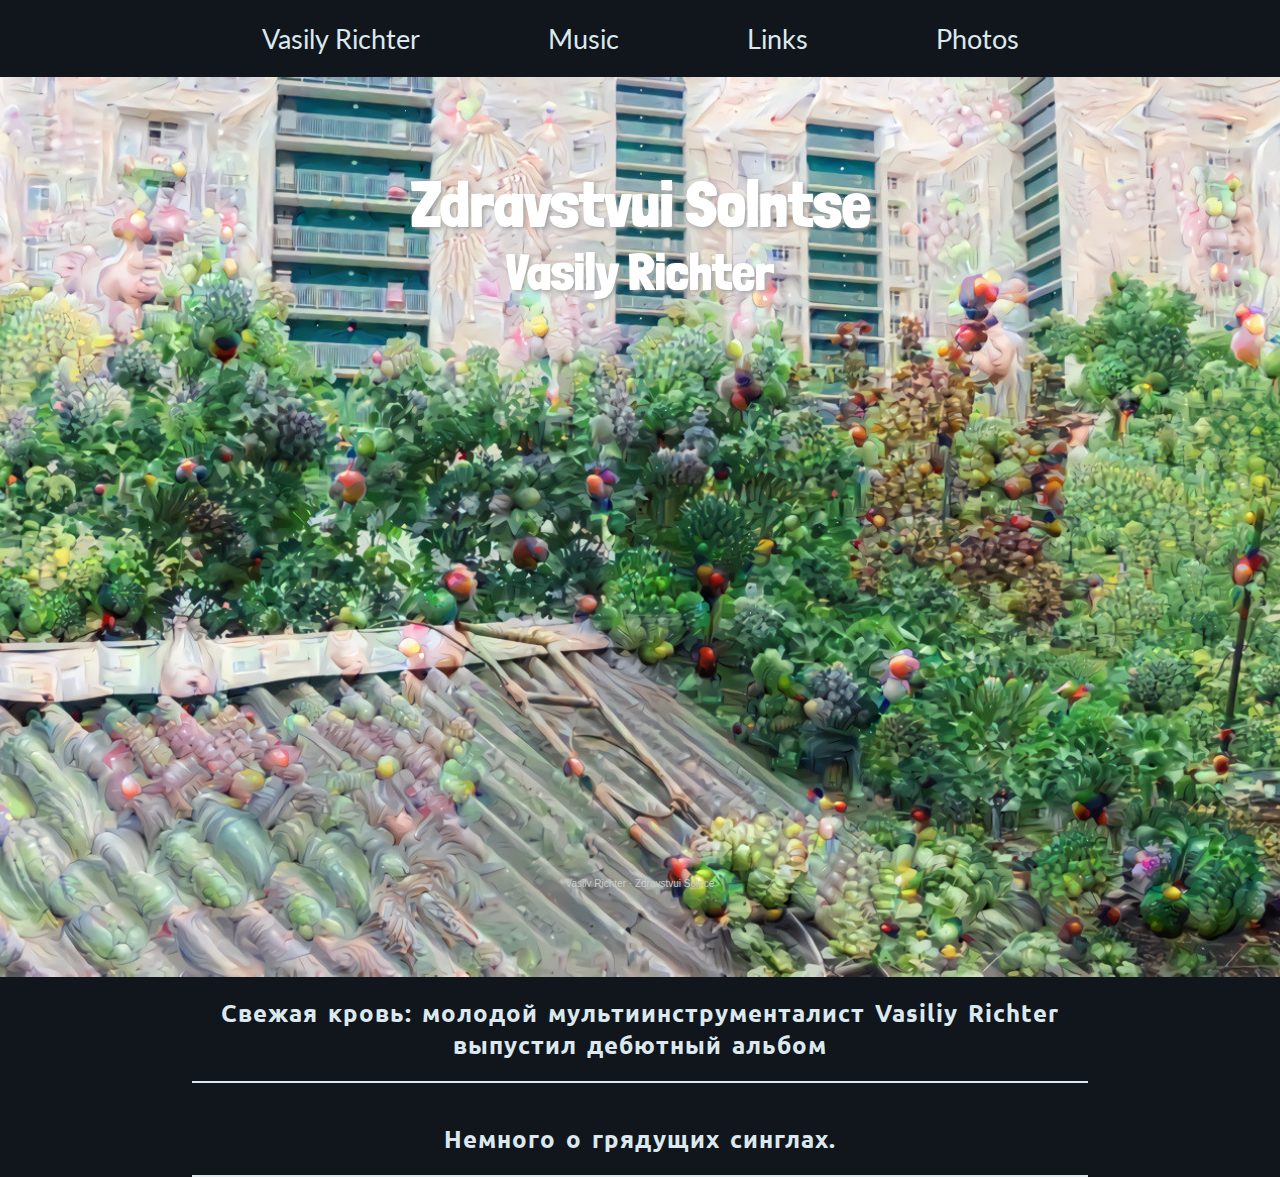
==== index.html @ 2fc30ae7 "Fixed" ====
<!doctype html>
<html lang="en">

<head>
        <link rel="stylesheet" href="styles/style.css">
        <meta charset="utf-8">
        <title>Zdravstvui Solnce</title>
        <meta name="description" content="Vasily Richter">
        <meta name="author" content="Vasily Richter">
    <link href="https://fonts.googleapis.com/css2?family=Rubik:wght@400;500;600&display=swap" rel="stylesheet">
    <link href="https://fonts.googleapis.com/css2?family=Londrina+Solid:wght@900&display=swap" rel="stylesheet">
    <link href="https://fonts.googleapis.com/css2?family=Rubik:wght@500;600&display=swap" rel="stylesheet">
    <link href="https://fonts.googleapis.com/css2?family=Russo+One&display=swap" rel="stylesheet">
    <link href="https://fonts.googleapis.com/css2?family=Roboto+Slab:wght@700&display=swap" rel="stylesheet">
    <link href="https://fonts.googleapis.com/css2?family=Ubuntu:wght@500&display=swap" rel="stylesheet">
    <link href="https://fonts.googleapis.com/css2?family=Roboto+Slab:wght@500&display=swap" rel="stylesheet">
    <link href="https://fonts.googleapis.com/css2?family=Lato:wght@900&display=swap" rel="stylesheet">

<!-- 
    <link rel="apple-touch-icon" sizes="180x180" href="favicon/apple-touch-icon.png">
    <link rel="icon" type="image/png" sizes="32x32" href="favicon/favicon-32x32.png">
    <link rel="icon" type="image/png" sizes="16x16" href="favicon/favicon-16x16.png">
    <link rel="manifest" href="favicon/site.webmanifest">
    <link rel="mask-icon" href="favicon/safari-pinned-tab.svg" color="#5bbad5"> -->
    <meta name="msapplication-TileColor" content="#da532c">
    <meta name="theme-color" content="#ffffff">
</head>

<body onLoad="window.scroll(0, 80)">
    <div class="header">
        <a href="index.html">Vasily Richter</a>
        <a href="music.html">Music</a>
        <a href="links.html">Links</a>
        <a href="photos.html">Photos</a>
    </div>
    <div class="imain">            
        <div class='mtext'>
                <h1>Zdravstvui Solntse</h1>
                <h2>Vasily Richter</h2>
                <iframe width="100%" height="450" scrolling="no" frameborder="no" allow="autoplay" src="https://w.soundcloud.com/player/?url=https%3A//api.soundcloud.com/playlists/1119778963%3Fsecret_token%3Ds-LzxtZL8GAbG&color=%23ff5500&auto_play=true&hide_related=false&show_comments=true&show_user=true&show_reposts=false&show_teaser=true"></iframe><div style="font-size: 10px; color: #cccccc;line-break: anywhere;word-break: normal;overflow: hidden;white-space: nowrap;text-overflow: ellipsis; font-family: Interstate,Lucida Grande,Lucida Sans Unicode,Lucida Sans,Garuda,Verdana,Tahoma,sans-serif;font-weight: 100;"><a href="https://soundcloud.com/vasilyrichter" title="Vasily Richter" target="_blank" style="color: #cccccc; text-decoration: none;">Vasily Richter</a> · <a href="https://soundcloud.com/vasilyrichter/sets/zdravstvui-solnce" title="Zdravstvui Solnce" target="_blank" style="color: #cccccc; text-decoration: none;">Zdravstvui Solnce</a></div>
        </div>
        <!-- <div class="color">
        
        </div> -->
        
    </div>
    <div class="footer">
        <div class="presscontent">
            <section>
                <details>
                    <summary tabindex="1"><h2>Свежая кровь: молодой мультиинструменталист Vasiliy Richter выпустил дебютный альбом</h2></summary>
                        <p class="pressparagraph">
                            <br>Дерзкий лоу-фай от молодого мультиинструменталиста Василия Рихтера! Альбом “Zdravstvui Solntse!” – это плод гаражных экспериментов и страстной любви к западной музыкальной культуре 70-х.<br><br>
                            Местами энергичный, а где-то и спокойный как мантра психоделический рок рождён под влиянием культовых The Beatles, австралийских монстров псайкоделик-рока King Gizzard & the Lizard Wizard и фанкового конвейера Vulfpeck.<br><br>
                            Альбом записан DIY-но: хата на Соломе, плотная банка, 1 бутылка лимонада колокольчик, полпачки сигарет Прима Люкс Красная на один трудодень в студии. И конечно, помощь друзей из киевского андеграунда. В записи дебютной пластинки принимали участие музыканты, уже успевшие проявить себя в других проектах: клавишник Komissiya Жера и фронтмен группы Podol Floyd Barber. А ещё хор из всех друзей, кто оказался дома, когда шла запись одной из песен.<br><br>
                            Кстати о доме, в котором всё это неслось. Он называется Рощинка - слово, которое занимает особое место в сердце каждого, кто здесь побывал. Дом, построенный больше 100 лет назад, превратился в творческое пристанище для многих киевских музыкантов, художников, журналистов, фотографов и прочих людей искусства. Запущенный зеленый сад посреди панельных многоэтажек, психоделические картины на штукатурке, на кухне играет габбер, в ванной - Manowar, в сарае кто-то разучивает балладу Листа, в одной из комнат кто-то репетирует фанк, а между всеми этими локациями вальяжно бродит рыжий кот в попытках выпросить немного вкусных ништяков. В общем, это место, которое описать словами сложно. Да и не очень то и нужно, ведь альбом Vasiliy Richter описывает его гораздо лучше.<br><br>
                            Рощинка занимает центральное, но не единственное место в контексте альбома Vasiliy Richter. Так, на LP нашлось место песни об отдельных особенностях работы Национальной Полиции Украины, кришнаитским мантрам, путешествиям на старинных восточных коврах, гедонизму, ненависти, и конечно, любви.<br>
                        </p>
                </details>
                <br>
                <details>
                    <summary tabindex="2"><h2>Немного о грядущих синглах. </h2></summary>
                    <h3><br>Rock.mp3 – это тугой замес <br><br></h3><p class="pressparagraph">
                        
                        Вася Рихтер: «На подходе LP-альбом, он уже записан, но каждому релизу своё время. Песню «Don’t Call The Cops» посвящаю всем жертвам ментовского произвола и лично Арсену Борисовичу».<br><br>
                        В записи дебютной пластинки принимали участие музыканты, уже успевшие проявить себя в других киевских проектах: это Жера, клавишник и гитарист группы Komissiya и Стас из банды Podol. А ещё хор из всех друзей, кто оказался дома, когда шла запись одной из песен.<br><br>
                        Кстати о доме, в котором всё это неслось. Это место называется Рощинка - слово, которое занимает особое место в сердце каждого, кто здесь побывал. Дом, построенный больше 100 лет назад, превратился в творческое пристанище для многих киевских музыкантов, художников, писателей, фотографов и прочих людей искусства.<br><br>
                        Вскоре будет опубликован клип к синглу, а за ним последует релиз полноформатного альбома.<br>
                    </p>
                </details>
            </section>
        </div>
    </div>
</body>

</html>
---- styles/style.css ----
.main {
    height:100vh;
    width: 100%;
    background: url('../media/back1.jpg') no-repeat center center; 
    -webkit-background-size: cover;
    -moz-background-size: cover;
    -o-background-size: cover;
    background-size: cover;
    position: relative;    
    display: flex;
    flex-direction: column;
    justify-content: center;
    text-align: center;
    font-family: 'Londrina Solid', cursive;
}

.mainphotos{
  height: 100vh;
  width: 100%;
  background: url('../media/back1.jpg') no-repeat center center; 
  -webkit-background-size: cover;
  -moz-background-size: cover;
  -o-background-size: cover;
  background-size: cover;
  position: relative;    
  display: flex;
  flex-direction: column;
  justify-content: center;
  text-align: center;
  font-family: 'Lato', sans-serif;
  margin: 0 auto;
  
  -webkit-animation: fade-in 2.5s cubic-bezier(0.390, 0.575, 0.565, 1.000) both;
  animation: fade-in 2.5s cubic-bezier(0.390, 0.575, 0.565, 1.000) both;
}

.imain{
    height: 100vh;
    width: 100%;
    background: url('../media/back1.jpg') no-repeat center center; 
    -webkit-background-size: cover;
    -moz-background-size: cover;
    -o-background-size: cover;
    background-size: cover;
    position: sticky;    
    display: flex;
    flex-direction: column;
    justify-content: center;
    text-align: center;
    font-family: 'Londrina Solid', cursive;
    
    
    -webkit-animation: fade-in 2.5s cubic-bezier(0.390, 0.575, 0.565, 1.000) both;
    animation: fade-in 2.5s cubic-bezier(0.390, 0.575, 0.565, 1.000) both;
}

.color{
  margin: 0;
  height: 100%;
  width: 100%;
  position: absolute;
  opacity: 0.09;
  background-color: blue;
  z-index: 1;
	-webkit-animation: color-change-3x 5s linear infinite alternate both;
	animation: color-change-3x 5s linear infinite alternate both;
}

.mtext{
  position: relative;
  z-index: 2;
  margin: auto;
  display: flex;
  flex-direction: column;
  justify-content: center;
  text-align: center;
  height: 80%;
  width: 60%;
}

.main h1{
    font-size: 5vw;
    color: rgb(255, 255, 255);
}

.imain h1{
    font-size: 5vw;
    color: white;
    -webkit-animation: vibrate-3 30s linear infinite alternate-reverse both;
    animation: vibrate-3 30s linear infinite alternate-reverse both;
    text-shadow: 2px 2px 4px rgb(165, 165, 165);
}
.imain h2{
  margin-bottom: 5%;
  font-size: 4vw;
  color: white;
  -webkit-animation: vibrate-3 30s linear infinite both;
  animation: vibrate-3 30s linear infinite both;
  text-shadow: 2px 2px 4px rgb(165, 165, 165);
}

html {
    overflow: scroll;
    overflow-x: hidden;
    -webkit-touch-callout: none;
    -webkit-user-select: none;
     -khtml-user-select: none;
       -moz-user-select: none; 
        -ms-user-select: none;
            user-select: none;
                                
}

::-webkit-scrollbar {
    width: 0px;
    background: transparent;
}

::-webkit-scrollbar-thumb {
    background: #FF0000;
}

a:link, a:visited, a:hover, a:active{
  color: inherit;
  text-decoration: none;
}


.header{
    z-index: 4;
    height: 8.5vh;
    /* font-weight: 100; */
    display: flex;
    flex-direction: column;
    justify-content: center;
    text-align: center;
    font-family: 'Lato', sans-serif;
    flex-direction: row;
    position: relative; 
    color: #dbe9ee;
    background-color: #11151c; 
    /* background-image: url('../media/bg-header.jpg'); */
}

.presscontent{
  min-height: 100px;
  width: 70%;
  margin: auto;
  color: #dbe9ee;
  -webkit-background-size: cover;
  -moz-background-size: cover;
  -o-background-size: cover;
  background-size: cover;
  position: sticky;    
  display: flex;
  flex-direction: column;
  justify-content: center;
  text-align: center;
  font-family: 'Ubuntu', sans-serif;
  word-spacing: 3px;
  letter-spacing: 1px;
  /* text-shadow: 1px 1px 4px rgb(102, 102, 102); */
}
 

.footer{
  background-color: #11151c;
}

h2.presscontent{
  line-height: 3;
}

.pressparagraph {
  font-family: 'Roboto Slab', serif;
  font-size:  2vh;
  line-height: 1.4;
  -moz-hyphens:auto;
  -ms-hyphens:auto;
  -webkit-hyphens:auto;
  hyphens:auto;
  word-wrap:break-word;
  }

.music{
  margin-top: 1%;
}

.header a{
    /* padding: 3%; */
    margin: auto;
    margin-left: 5%;
    margin-right: 5%;
    font-size: 3vh;
}

.links{
    justify-content: center;
    display: flex;
    flex-direction: column;
    position: relative; 
    color: rgb(255, 255, 255);
    
}

.sc h1{
  margin-top: 2.5vh;
  margin-bottom: 2.5vh;
  margin-left: 2.5vw;
  margin-right: 2.5vw;
}

.sc{
  z-index: 2;
  font-size: 3vw;
  margin: auto;
  width: 80%;
  height: 80%;
  font-family: 'Rubik', sans-serif;
  background-image: url('../media/bg1.jpg');
  color: inherit;
  justify-content: center;
  display: flex;
  flex-direction: column;
  position: relative;
  text-decoration: none;
  border-radius: 5px;
  background-repeat: no-repeat;
  background-size: 100%;
}

.links a:hover{
  color: rgba(255, 255, 255, 0.664);
}

.links h1{
  font-size: 10vw;
  -webkit-animation: text-pop-up-top 0.6s cubic-bezier(0.250, 0.460, 0.450, 0.940) reverse both;
	animation: text-pop-up-top 0.6s cubic-bezier(0.250, 0.460, 0.450, 0.940) reverse both;

}

.links h2{
  -webkit-animation: text-pop-up-top 0.7s cubic-bezier(0.250, 0.460, 0.450, 0.940) reverse both;
	animation: text-pop-up-top 0.7s cubic-bezier(0.250, 0.460, 0.450, 0.940) reverse both;
    font-size: 5vh;
}
/* 
.col {
  flex: 25%;
  max-width: 25%;
  padding: 0 4px;
}

.col img {
  margin-top: 8px;
  vertical-align: middle;
  width: 100%;
} */


iframe{
  width: 100%;
  height: 100%;
  margin: auto;
}

*{margin: 0; padding: 0;}
body{
  text-align:center;
  background-color: rgb(0, 0, 0);
}

.trans
{
	transition: all 1s ease;
	-moz-transition: all 1s ease;
	-ms-transition: all 1s ease;
	-o-transition: all 1s ease;
	-webkit-transition: all 1s ease;
}


@media screen and (max-width: 600px) {
  .col {
    -ms-flex: 100%;
    flex: 100%;
    max-width: 100%;
  }
}

@media screen and (max-width: 800px) {
  .col {
    -ms-flex: 50%;
    flex: 50%;
    max-width: 50%;
  }
}

.lightbox
{
	position: fixed;
	width: 100%;
	height: 100%;
	text-align: center;
	top: 0;
	left: 0;
	background-color: rgba(0,0,0,0.75);
	z-index: 999;
	opacity: 0;
	pointer-events: none;
}
.lightbox img
{
	max-width: 90%;
	max-height: 80%;
	position: relative;
	top: -100%;
	transition: all 1s ease;
	-moz-transition: all 1s ease;
	-ms-transition: all 1s ease;
	-o-transition: all 1s ease;
	-webkit-transition: all 1s ease;
}
.lightbox:target
{
	outline: none;
	top: 0;
	opacity: 1;
	pointer-events: auto;
	transition: all 1.2s ease;
	-moz-transition: all 1.2s ease;
	-ms-transition: all 1.2s ease;
	-o-transition: all 1.2s ease;
	-webkit-transition: all 1.2s ease;
}
.lightbox:target img
{
	top: 0;
	top: 50%;
	transform: translateY(-50%);
	-moz-transform: translateY(-50%);
	-ms-transform: translateY(-50%);
	-o-transform: translateY(-50%);
	-webkit-transform: translateY(-50%);
}

 @-webkit-keyframes fade-in {
    0% {
      opacity: 0;
    }
    100% {
      opacity: 1;
    }
  }
  @keyframes fade-in {
    0% {
      opacity: 0;
    }
    100% {
      opacity: 1;
    }
  }

  @-webkit-keyframes text-pop-up-top {
    0% {
      -webkit-transform: translateY(0);
              transform: translateY(0);
      -webkit-transform-origin: 50% 50%;
              transform-origin: 50% 50%;
      text-shadow: none;
    }
    100% {
      -webkit-transform: translateY(-50px);
              transform: translateY(-50px);
      -webkit-transform-origin: 50% 50%;
              transform-origin: 50% 50%;
      text-shadow: 0 1px 0 #cccccc, 0 2px 0 #cccccc, 0 3px 0 #cccccc, 0 4px 0 #cccccc, 0 5px 0 #cccccc, 0 6px 0 #cccccc, 0 7px 0 #cccccc, 0 8px 0 #cccccc, 0 9px 0 #cccccc, 0 50px 30px rgba(0, 0, 0, 0.3);
    }
  }
  @keyframes text-pop-up-top {
    0% {
      -webkit-transform: translateY(0);
              transform: translateY(0);
      -webkit-transform-origin: 50% 50%;
              transform-origin: 50% 50%;
      text-shadow: none;
    }
    100% {
      -webkit-transform: translateY(-50px);
              transform: translateY(-50px);
      -webkit-transform-origin: 50% 50%;
              transform-origin: 50% 50%;
      text-shadow: 0 1px 0 #cccccc, 0 2px 0 #cccccc, 0 3px 0 #cccccc, 0 4px 0 #cccccc, 0 5px 0 #cccccc, 0 6px 0 #cccccc, 0 7px 0 #cccccc, 0 8px 0 #cccccc, 0 9px 0 #cccccc, 0 50px 30px rgba(0, 0, 0, 0.3);
    }
  }

 @-webkit-keyframes vibrate-3 {
  0% {
    -webkit-transform: translate(0);
            transform: translate(0);
  }
  10% {
    -webkit-transform: translate(-2px, -2px);
            transform: translate(-2px, -2px);
  }
  20% {
    -webkit-transform: translate(2px, -2px);
            transform: translate(2px, -2px);
  }
  30% {
    -webkit-transform: translate(-2px, 2px);
            transform: translate(-2px, 2px);
  }
  40% {
    -webkit-transform: translate(2px, 2px);
            transform: translate(2px, 2px);
  }
  50% {
    -webkit-transform: translate(-2px, -2px);
            transform: translate(-2px, -2px);
  }
  60% {
    -webkit-transform: translate(2px, -2px);
            transform: translate(2px, -2px);
  }
  70% {
    -webkit-transform: translate(-2px, 2px);
            transform: translate(-2px, 2px);
  }
  80% {
    -webkit-transform: translate(-2px, -2px);
            transform: translate(-2px, -2px);
  }
  90% {
    -webkit-transform: translate(2px, -2px);
            transform: translate(2px, -2px);
  }
  100% {
    -webkit-transform: translate(0);
            transform: translate(0);
  }
}
@keyframes vibrate-3 {
  0% {
    -webkit-transform: translate(0);
            transform: translate(0);
  }
  10% {
    -webkit-transform: translate(-2px, -2px);
            transform: translate(-2px, -2px);
  }
  20% {
    -webkit-transform: translate(2px, -2px);
            transform: translate(2px, -2px);
  }
  30% {
    -webkit-transform: translate(-2px, 2px);
            transform: translate(-2px, 2px);
  }
  40% {
    -webkit-transform: translate(2px, 2px);
            transform: translate(2px, 2px);
  }
  50% {
    -webkit-transform: translate(-2px, -2px);
            transform: translate(-2px, -2px);
  }
  60% {
    -webkit-transform: translate(2px, -2px);
            transform: translate(2px, -2px);
  }
  70% {
    -webkit-transform: translate(-2px, 2px);
            transform: translate(-2px, 2px);
  }
  80% {
    -webkit-transform: translate(-2px, -2px);
            transform: translate(-2px, -2px);
  }
  90% {
    -webkit-transform: translate(2px, -2px);
            transform: translate(2px, -2px);
  }
  100% {
    -webkit-transform: translate(0);
            transform: translate(0);
  }
}

 @-webkit-keyframes vibrate-3 {
  0% {
    -webkit-transform: translate(0);
            transform: translate(0);
  }
  10% {
    -webkit-transform: translate(-2px, -2px);
            transform: translate(-2px, -2px);
  }
  20% {
    -webkit-transform: translate(2px, -2px);
            transform: translate(2px, -2px);
  }
  30% {
    -webkit-transform: translate(-2px, 2px);
            transform: translate(-2px, 2px);
  }
  40% {
    -webkit-transform: translate(2px, 2px);
            transform: translate(2px, 2px);
  }
  50% {
    -webkit-transform: translate(-2px, -2px);
            transform: translate(-2px, -2px);
  }
  60% {
    -webkit-transform: translate(2px, -2px);
            transform: translate(2px, -2px);
  }
  70% {
    -webkit-transform: translate(-2px, 2px);
            transform: translate(-2px, 2px);
  }
  80% {
    -webkit-transform: translate(-2px, -2px);
            transform: translate(-2px, -2px);
  }
  90% {
    -webkit-transform: translate(2px, -2px);
            transform: translate(2px, -2px);
  }
  100% {
    -webkit-transform: translate(0);
            transform: translate(0);
  }
}
@keyframes vibrate-3 {
  0% {
    -webkit-transform: translate(0);
            transform: translate(0);
  }
  10% {
    -webkit-transform: translate(-2px, -2px);
            transform: translate(-2px, -2px);
  }
  20% {
    -webkit-transform: translate(2px, -2px);
            transform: translate(2px, -2px);
  }
  30% {
    -webkit-transform: translate(-2px, 2px);
            transform: translate(-2px, 2px);
  }
  40% {
    -webkit-transform: translate(2px, 2px);
            transform: translate(2px, 2px);
  }
  50% {
    -webkit-transform: translate(-2px, -2px);
            transform: translate(-2px, -2px);
  }
  60% {
    -webkit-transform: translate(2px, -2px);
            transform: translate(2px, -2px);
  }
  70% {
    -webkit-transform: translate(-2px, 2px);
            transform: translate(-2px, 2px);
  }
  80% {
    -webkit-transform: translate(-2px, -2px);
            transform: translate(-2px, -2px);
  }
  90% {
    -webkit-transform: translate(2px, -2px);
            transform: translate(2px, -2px);
  }
  100% {
    -webkit-transform: translate(0);
            transform: translate(0);
  }
}

 @-webkit-keyframes color-change-3x {
  0% {
    background: #5600CC;
  }
  50% {
    background: #FFEB00;
  }
  100% {
    background: #FF01D7;
  }
}
@keyframes color-change-3x {
  0% {
    background: #5600CC;
  }
  50% {
    background: #FFEB00;
  }
  100% {
    background: #FF01D7;
  }
}

:root {
  --contentHeight: 30vh;
  --sectionWidth: 1000px;
}

* {
  outline: 0;
  box-sizing: border-box;
}


presscontent.section {
  max-width: var(--sectionWidth);
  margin: 2% auto;
  width: 100%;
  color: #fff;
}

details summary::-webkit-details-marker {
  display:none;
}

summary {
  display: block;
  cursor: pointer;
  padding: 20px;
  transition: .3s;
  border-bottom: 2px solid;
  user-select: none;
}

details > div {
  display: flex;
  flex-wrap: wrap;
  overflow: auto;
  height: 100%;
  user-select: none;
  padding: 0 40px;
}

details > div > img {
  align-self: flex-start;
  max-width: 100%;
  margin-top: 20px;
}

details > div > p {
  flex: 1;
}

details[open] > summary {
   color: rgb(255, 255, 255);
}

@media (min-width: 768px) {

  details[open] > div {
    animation-name: slideDown;
    animation-duration: 0.3s;
    animation-fill-mode: forwards;
  }

  details[open] > div > img {
    opacity: 0;
    height: 100%;
    margin: 0;
    animation-name: showImage;
    animation-duration: 0.3s;
    animation-delay: 0.15s;
    animation-fill-mode: forwards;
  }
}


#photos {
  /* Prevent vertical gaps */ 
  line-height: 0;
  -webkit-column-count: 5;
  -webkit-column-gap:   5px;
  -moz-column-count:    5;
  -moz-column-gap:      5px;
  column-count:         5;
  column-gap:           10px;  
  margin: 1%;
}

#photos img {
  /* Just in case there are inline attributes */
  width: 100% !important;
  height: auto !important;
  float: right;
  
}

@media (max-width: 1200px) {
  #photos {
  -moz-column-count:    4;
  -webkit-column-count: 4;
  column-count:         4;
  }
}
@media (max-width: 1000px) {
  #photos {
  -moz-column-count:    3;
  -webkit-column-count: 3;
  column-count:         3;
  }
}
@media (max-width: 800px) {
  #photos {
  -moz-column-count:    2;
  -webkit-column-count: 2;
  column-count:         2;
  }
}
@media (max-width: 400px) {
  #photos {
  -moz-column-count:    1;
  -webkit-column-count: 1;
  column-count:         1;
  }
}
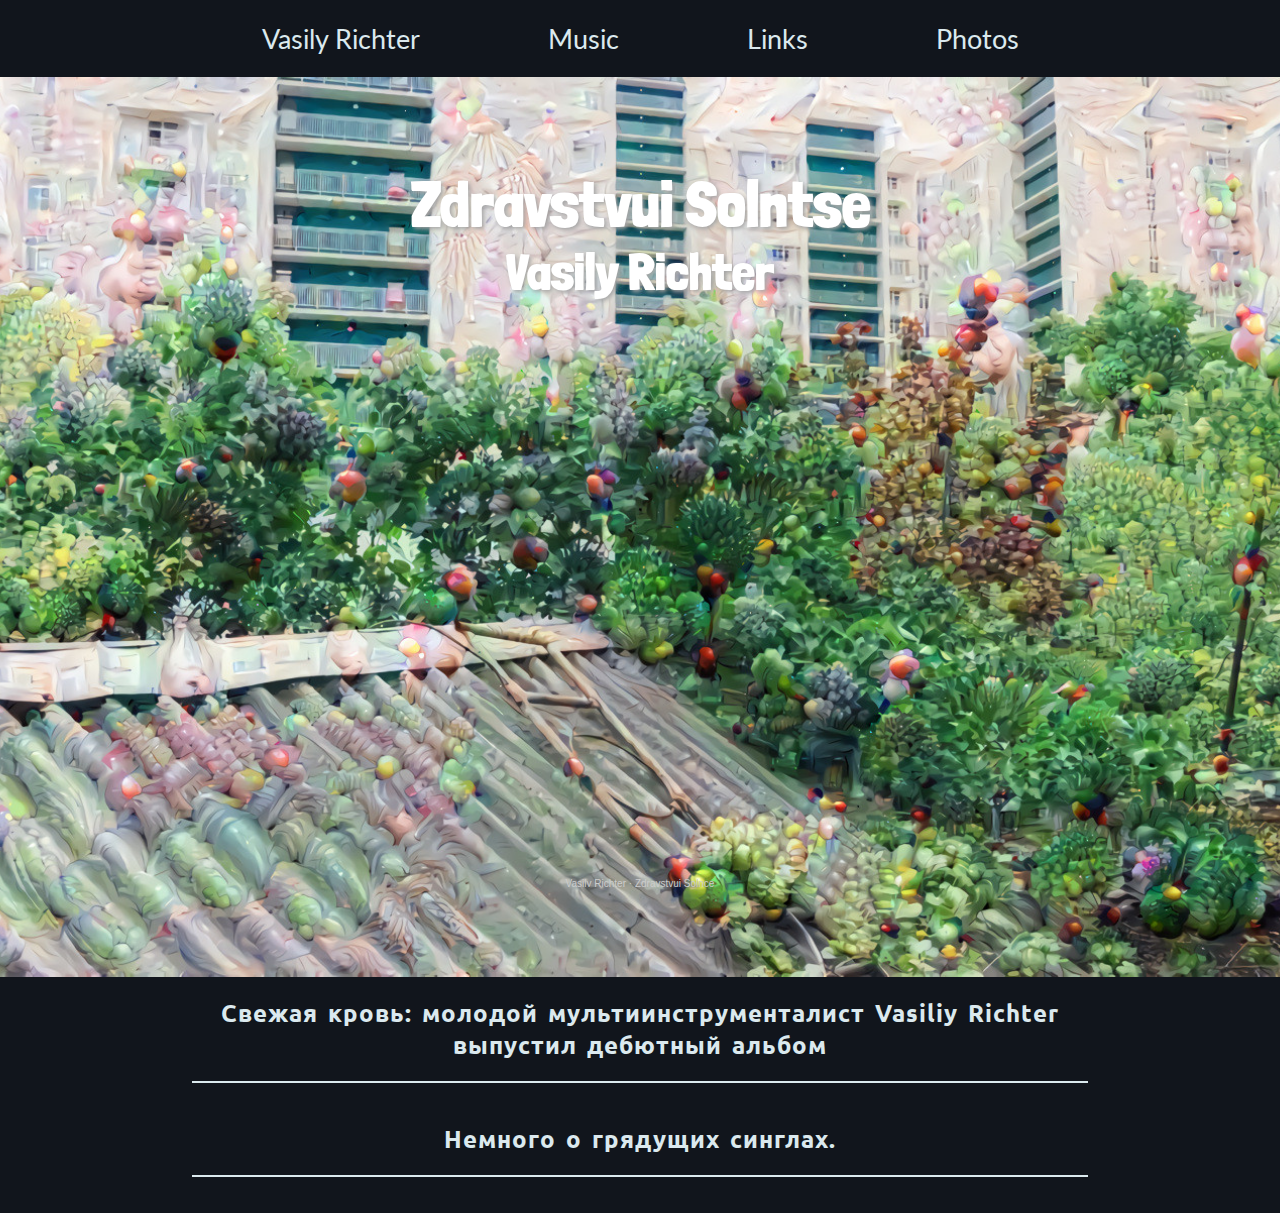
==== commit 4abf88fc: "fixed" ====
--- a/index.html
+++ b/index.html
@@ -69,7 +69,8 @@
                     </p>
                 </details>
             </section>
-        </div>
+           
+        </div> <br> <br>
     </div>
 </body>
 
--- a/styles/style.css
+++ b/styles/style.css
@@ -615,7 +615,7 @@
 }
 
 
-presscontent.section {
+section.presscontent  {
   max-width: var(--sectionWidth);
   margin: 2% auto;
   width: 100%;
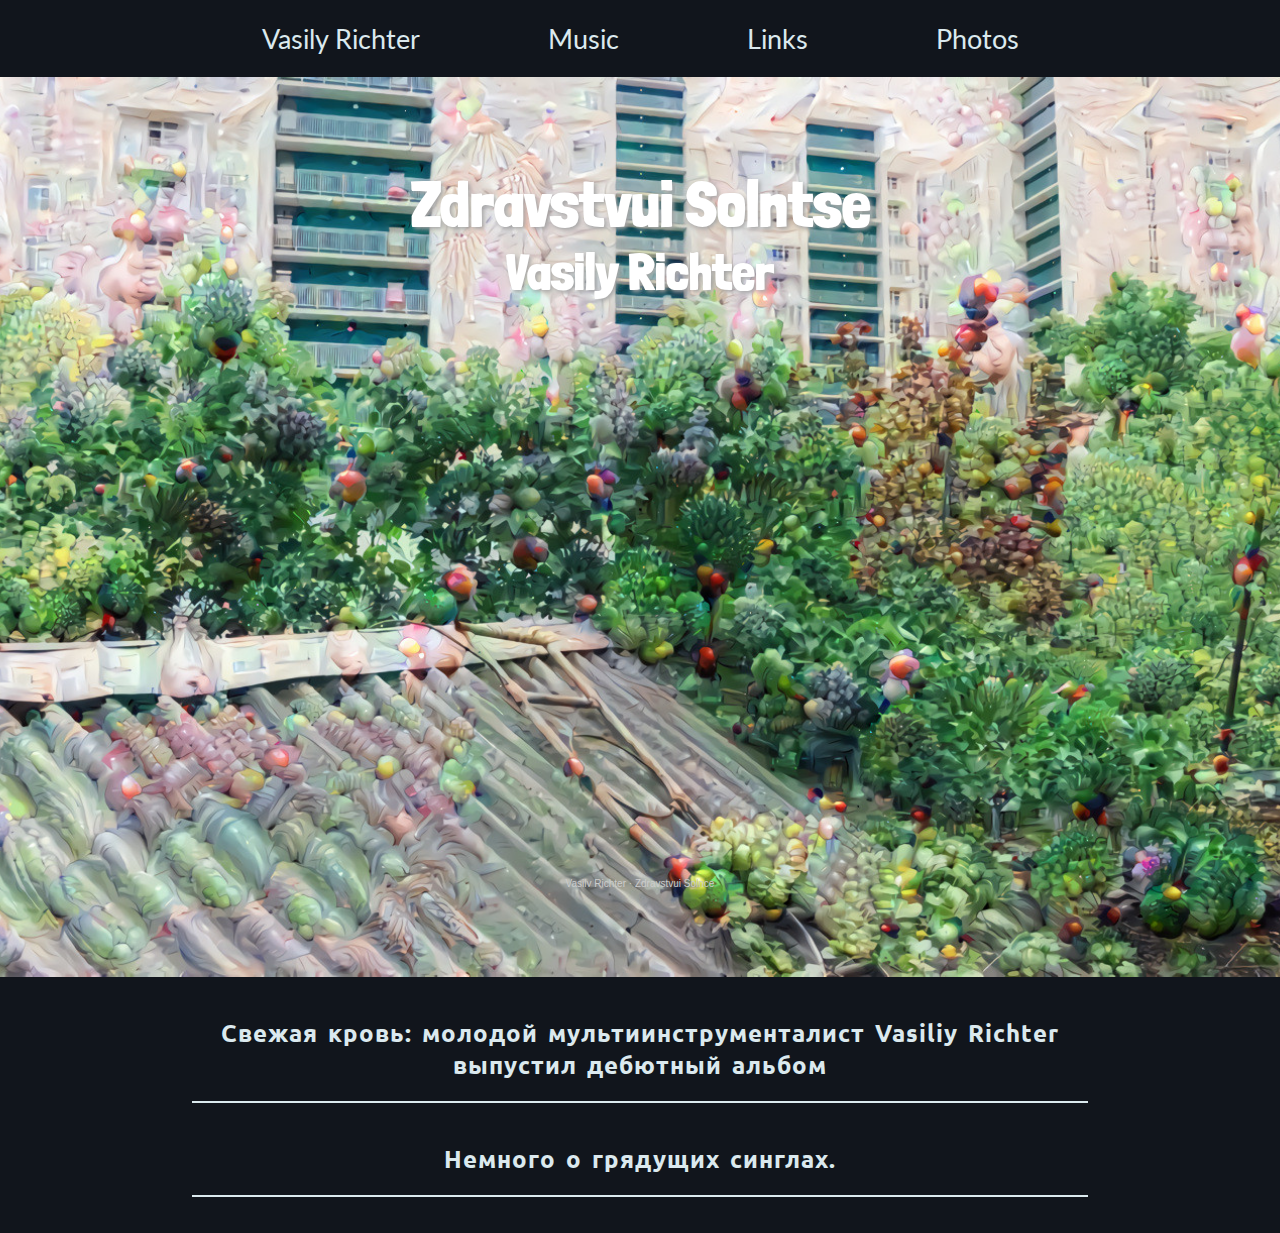
==== commit 4b61fae4: "fix br" ====
--- a/index.html
+++ b/index.html
@@ -46,6 +46,7 @@
     </div>
     <div class="footer">
         <div class="presscontent">
+            <br>
             <section>
                 <details>
                     <summary tabindex="1"><h2>Свежая кровь: молодой мультиинструменталист Vasiliy Richter выпустил дебютный альбом</h2></summary>
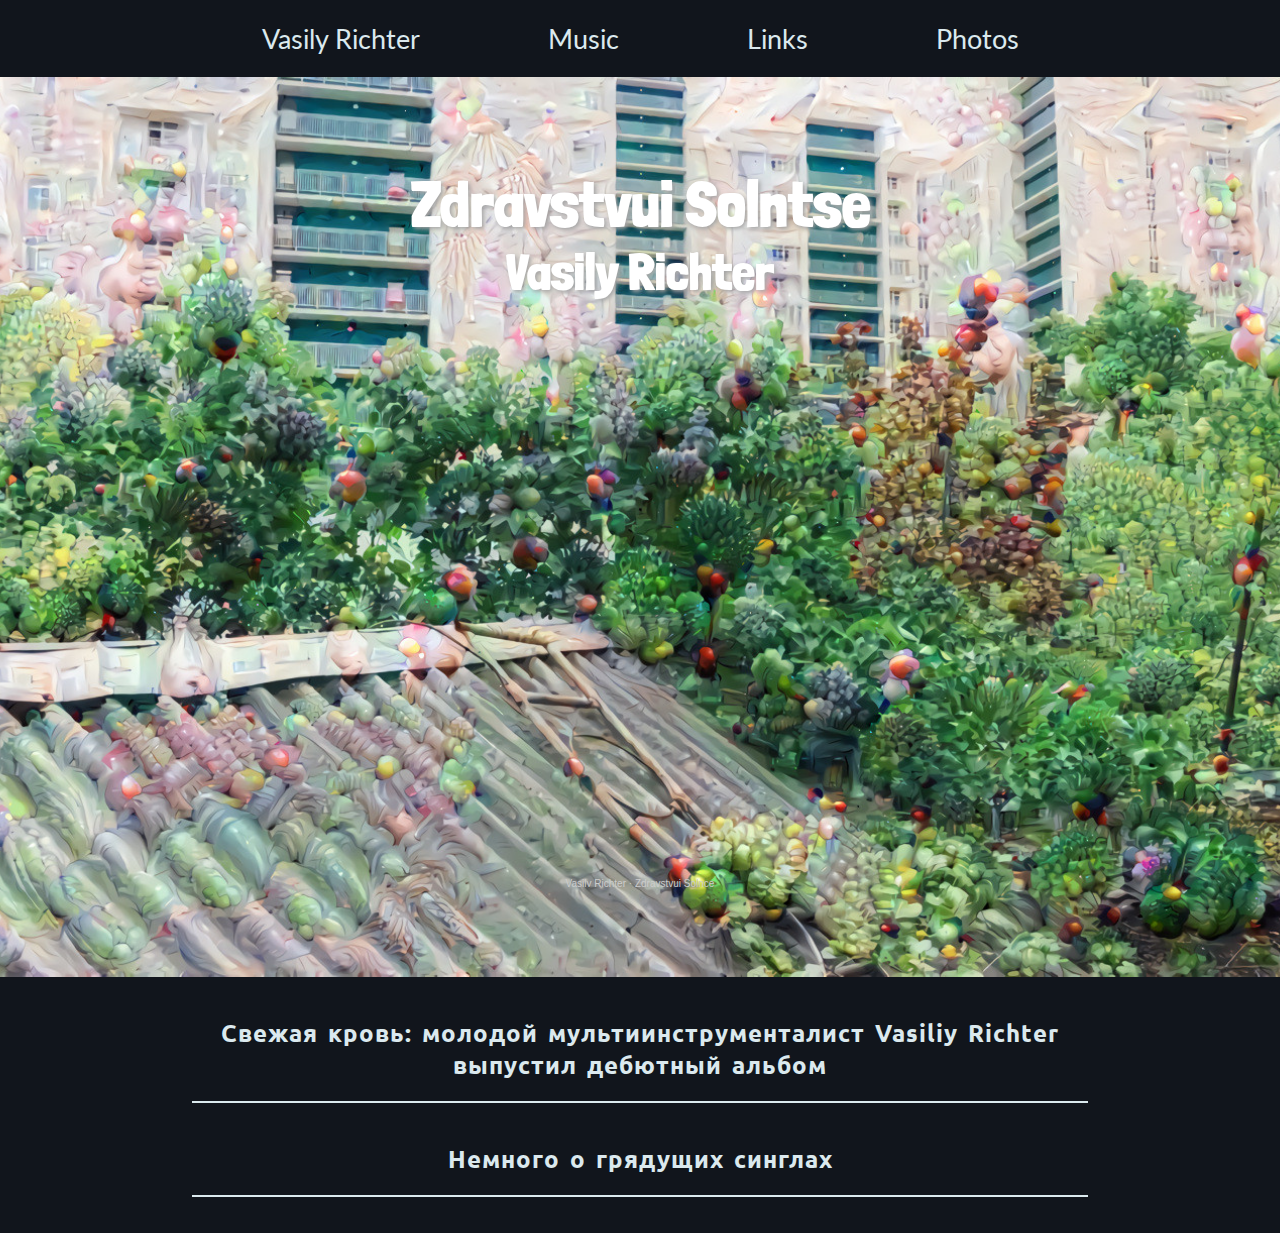
==== commit 62d45190: "fixed full stop" ====
--- a/index.html
+++ b/index.html
@@ -60,7 +60,7 @@
                 </details>
                 <br>
                 <details>
-                    <summary tabindex="2"><h2>Немного о грядущих синглах. </h2></summary>
+                    <summary tabindex="2"><h2>Немного о грядущих синглах </h2></summary>
                     <h3><br>Rock.mp3 – это тугой замес <br><br></h3><p class="pressparagraph">
                         
                         Вася Рихтер: «На подходе LP-альбом, он уже записан, но каждому релизу своё время. Песню «Don’t Call The Cops» посвящаю всем жертвам ментовского произвола и лично Арсену Борисовичу».<br><br>
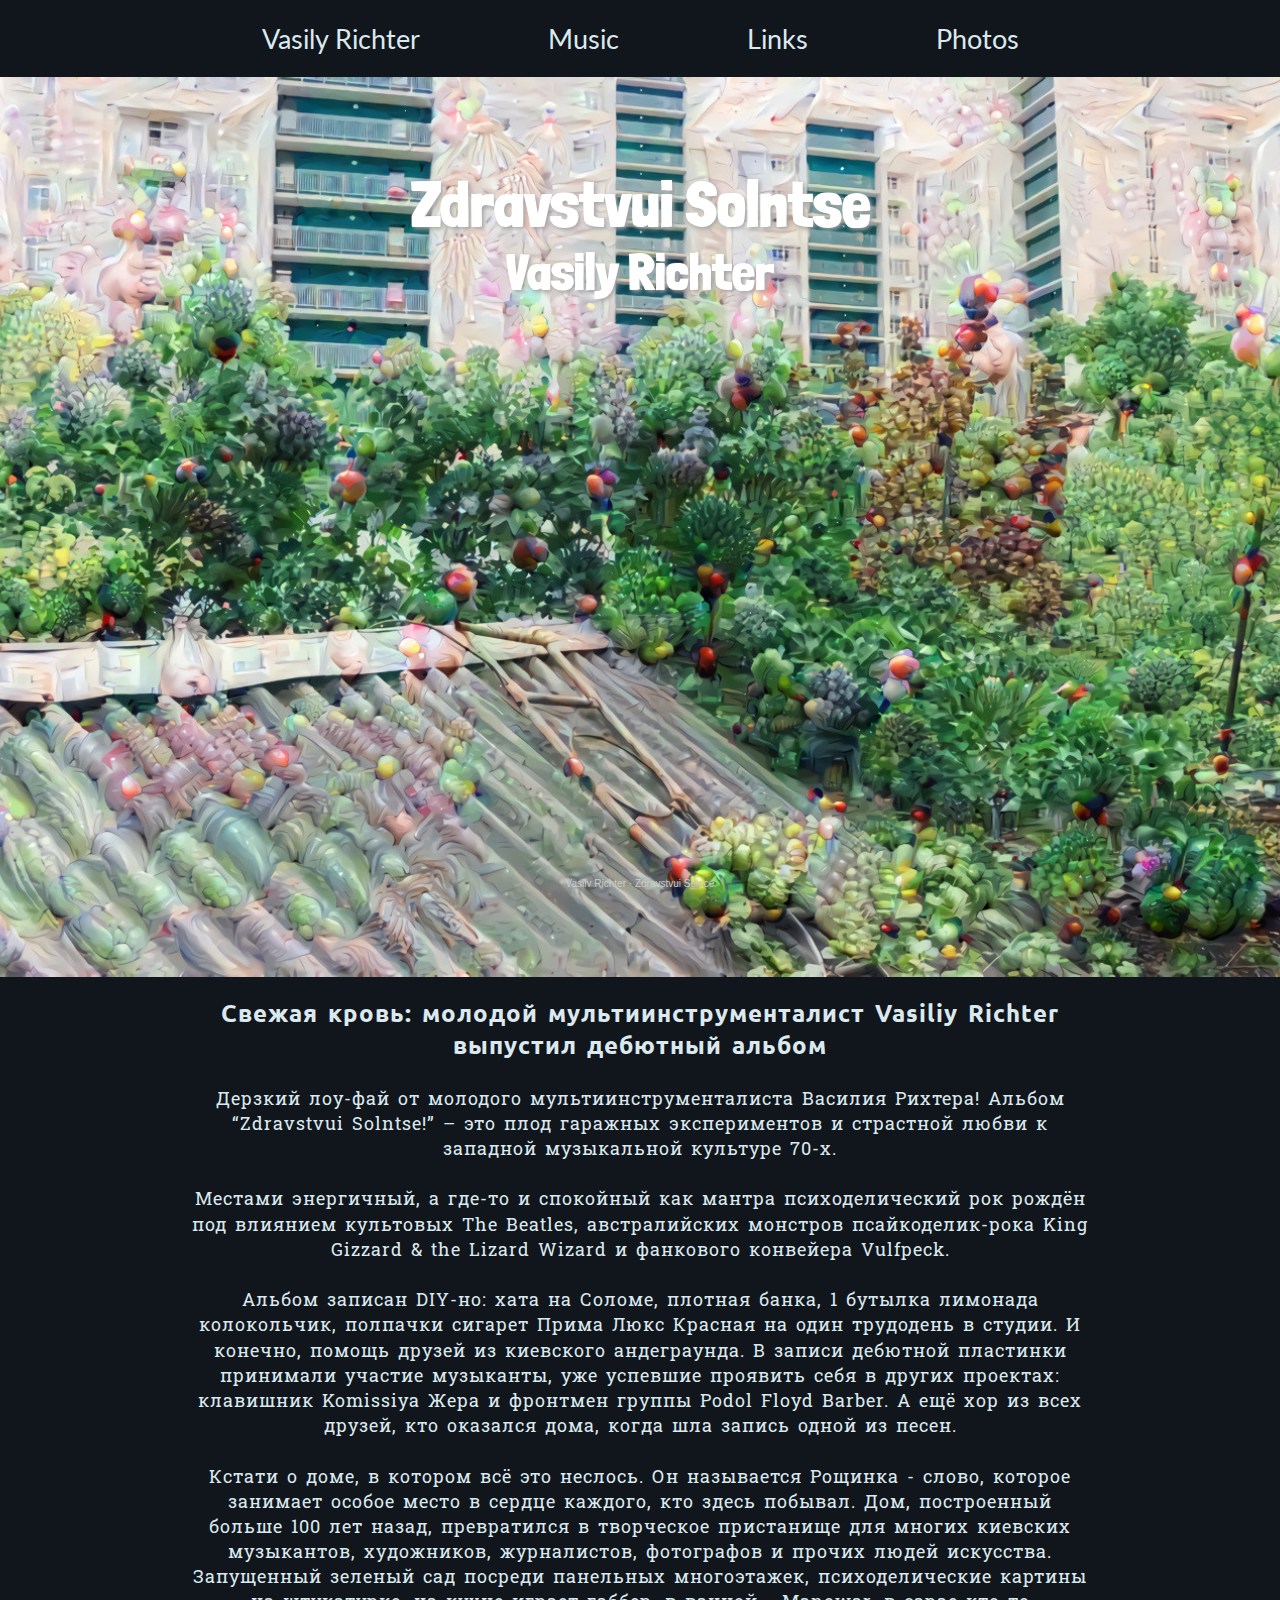
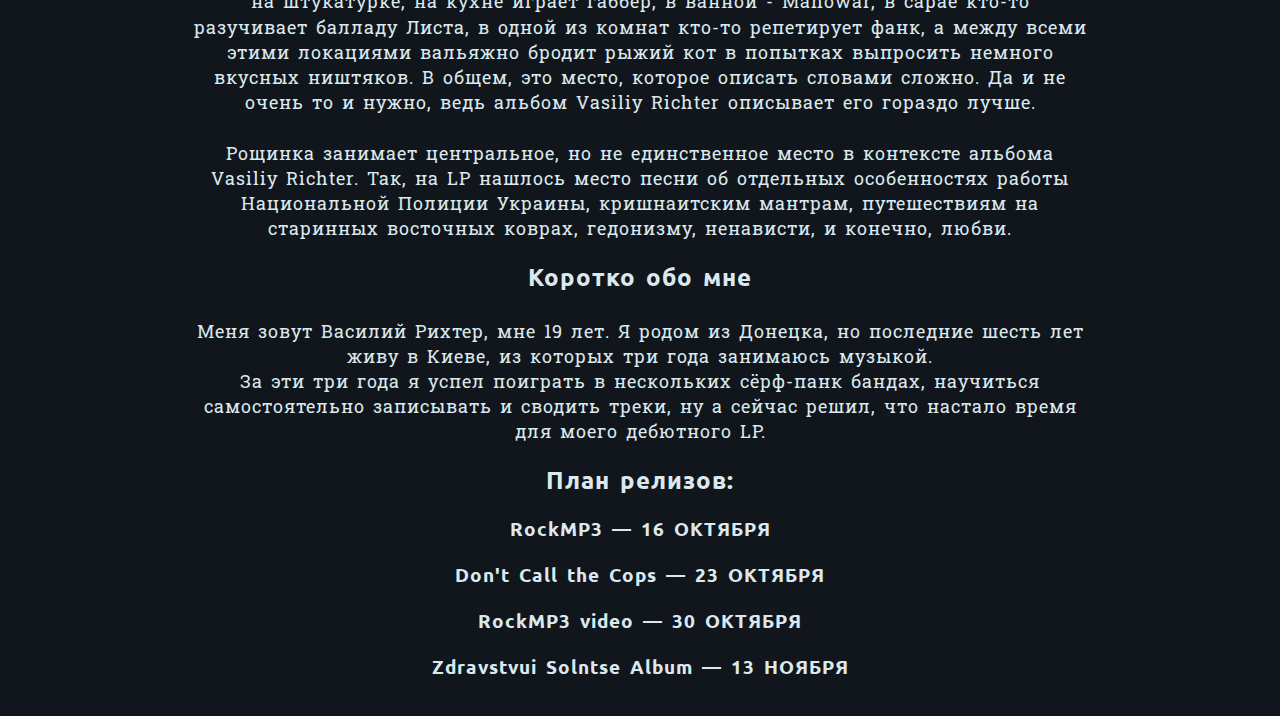
==== commit d86dc269: "Fixed" ====
--- a/index.html
+++ b/index.html
@@ -48,8 +48,8 @@
         <div class="presscontent">
             <br>
             <section>
-                <details>
-                    <summary tabindex="1"><h2>Свежая кровь: молодой мультиинструменталист Vasiliy Richter выпустил дебютный альбом</h2></summary>
+                <!-- <details> -->
+                    <h2>Свежая кровь: молодой мультиинструменталист Vasiliy Richter выпустил дебютный альбом</h2>
                         <p class="pressparagraph">
                             <br>Дерзкий лоу-фай от молодого мультиинструменталиста Василия Рихтера! Альбом “Zdravstvui Solntse!” – это плод гаражных экспериментов и страстной любви к западной музыкальной культуре 70-х.<br><br>
                             Местами энергичный, а где-то и спокойный как мантра психоделический рок рождён под влиянием культовых The Beatles, австралийских монстров псайкоделик-рока King Gizzard & the Lizard Wizard и фанкового конвейера Vulfpeck.<br><br>
@@ -57,9 +57,15 @@
                             Кстати о доме, в котором всё это неслось. Он называется Рощинка - слово, которое занимает особое место в сердце каждого, кто здесь побывал. Дом, построенный больше 100 лет назад, превратился в творческое пристанище для многих киевских музыкантов, художников, журналистов, фотографов и прочих людей искусства. Запущенный зеленый сад посреди панельных многоэтажек, психоделические картины на штукатурке, на кухне играет габбер, в ванной - Manowar, в сарае кто-то разучивает балладу Листа, в одной из комнат кто-то репетирует фанк, а между всеми этими локациями вальяжно бродит рыжий кот в попытках выпросить немного вкусных ништяков. В общем, это место, которое описать словами сложно. Да и не очень то и нужно, ведь альбом Vasiliy Richter описывает его гораздо лучше.<br><br>
                             Рощинка занимает центральное, но не единственное место в контексте альбома Vasiliy Richter. Так, на LP нашлось место песни об отдельных особенностях работы Национальной Полиции Украины, кришнаитским мантрам, путешествиям на старинных восточных коврах, гедонизму, ненависти, и конечно, любви.<br>
                         </p>
-                </details>
+                <!-- </details> -->
                 <br>
-                <details>
+                <h2>Коротко обо мне</h2>
+                <p class="pressparagraph">
+                    <br>Меня зовут Василий Рихтер, мне 19 лет. Я родом из Донецка, но последние шесть лет живу в Киеве, из которых три года занимаюсь музыкой. <br>
+                    За эти три года я успел поиграть в нескольких сёрф-панк бандах, научиться самостоятельно записывать и сводить треки, ну а сейчас решил, что настало время для моего дебютного LP. 
+                </p>
+                <br>
+                <!-- <details>
                     <summary tabindex="2"><h2>Немного о грядущих синглах </h2></summary>
                     <h3><br>Rock.mp3 – это тугой замес <br><br></h3><p class="pressparagraph">
                         
@@ -68,7 +74,16 @@
                         Кстати о доме, в котором всё это неслось. Это место называется Рощинка - слово, которое занимает особое место в сердце каждого, кто здесь побывал. Дом, построенный больше 100 лет назад, превратился в творческое пристанище для многих киевских музыкантов, художников, писателей, фотографов и прочих людей искусства.<br><br>
                         Вскоре будет опубликован клип к синглу, а за ним последует релиз полноформатного альбома.<br>
                     </p>
-                </details>
+                </details> -->
+                <h2>План релизов:</h2>
+                <br>
+                <h3>RockMP3 — 16 ОКТЯБРЯ</h3>
+                <br>
+                <h3>Don't Call the Cops — 23 ОКТЯБРЯ</h3>
+                <br>
+                <h3>RockMP3 video — 30 ОКТЯБРЯ</h3>
+                <br>
+                <h3>Zdravstvui Solntse Album — 13 НОЯБРЯ</h3>
             </section>
            
         </div> <br> <br>
--- a/styles/style.css
+++ b/styles/style.css
@@ -687,7 +687,13 @@
   -moz-column-gap:      5px;
   column-count:         5;
   column-gap:           10px;  
-  margin: 1%;
+  margin: 2%;
+
+}
+
+.crop{
+  overflow: hidden;
+  width: 100%;
 }
 
 #photos img {
@@ -695,7 +701,7 @@
   width: 100% !important;
   height: auto !important;
   float: right;
-  
+  clip-path: rect(0px,50px,100px,50px);
 }
 
 @media (max-width: 1200px) {
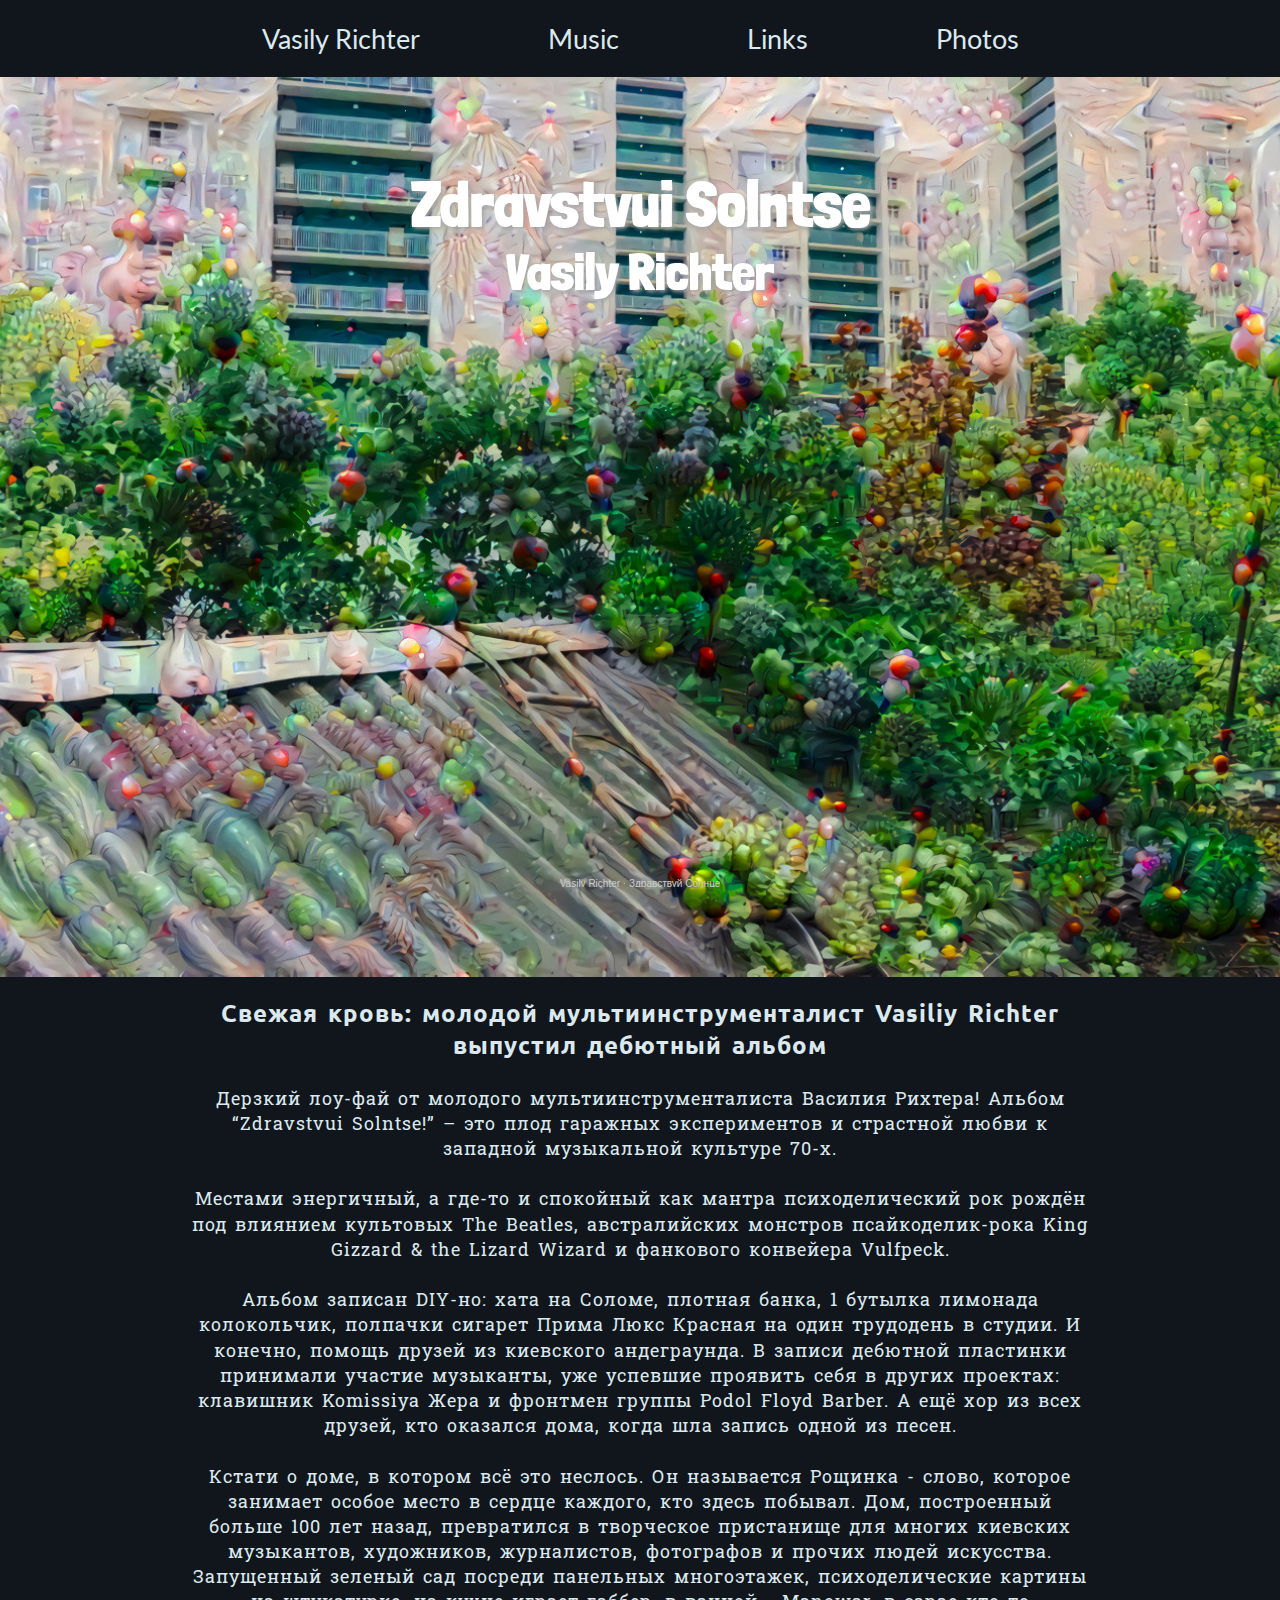
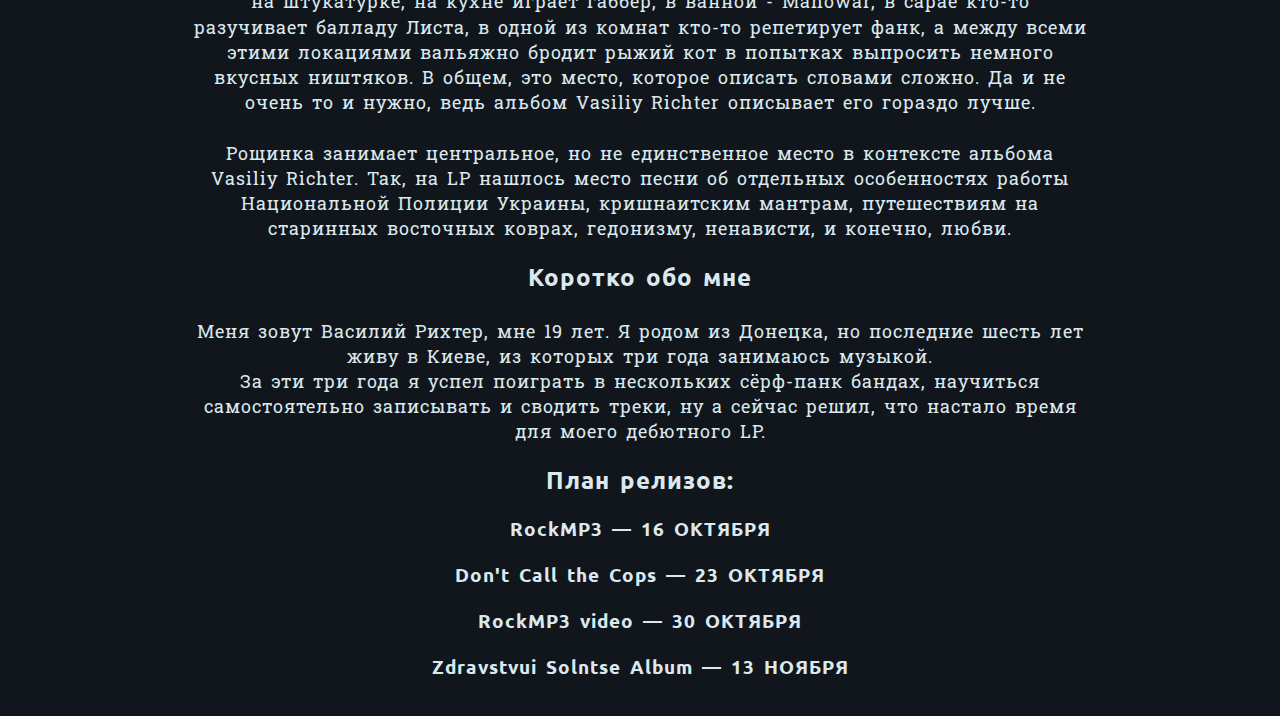
==== commit 480244d9: "sc" ====
--- a/index.html
+++ b/index.html
@@ -37,7 +37,7 @@
         <div class='mtext'>
                 <h1>Zdravstvui Solntse</h1>
                 <h2>Vasily Richter</h2>
-                <iframe width="100%" height="450" scrolling="no" frameborder="no" allow="autoplay" src="https://w.soundcloud.com/player/?url=https%3A//api.soundcloud.com/playlists/1119778963%3Fsecret_token%3Ds-LzxtZL8GAbG&color=%23ff5500&auto_play=true&hide_related=false&show_comments=true&show_user=true&show_reposts=false&show_teaser=true"></iframe><div style="font-size: 10px; color: #cccccc;line-break: anywhere;word-break: normal;overflow: hidden;white-space: nowrap;text-overflow: ellipsis; font-family: Interstate,Lucida Grande,Lucida Sans Unicode,Lucida Sans,Garuda,Verdana,Tahoma,sans-serif;font-weight: 100;"><a href="https://soundcloud.com/vasilyrichter" title="Vasily Richter" target="_blank" style="color: #cccccc; text-decoration: none;">Vasily Richter</a> · <a href="https://soundcloud.com/vasilyrichter/sets/zdravstvui-solnce" title="Zdravstvui Solnce" target="_blank" style="color: #cccccc; text-decoration: none;">Zdravstvui Solnce</a></div>
+                <iframe width="100%" height="300" scrolling="no" frameborder="no" allow="autoplay" src="https://w.soundcloud.com/player/?url=https%3A//api.soundcloud.com/playlists/1150618049%3Fsecret_token%3Ds-lRDAmV7Xw1K&color=%23ff5500&auto_play=false&hide_related=false&show_comments=true&show_user=true&show_reposts=false&show_teaser=true&visual=true"></iframe><div style="font-size: 10px; color: #cccccc;line-break: anywhere;word-break: normal;overflow: hidden;white-space: nowrap;text-overflow: ellipsis; font-family: Interstate,Lucida Grande,Lucida Sans Unicode,Lucida Sans,Garuda,Verdana,Tahoma,sans-serif;font-weight: 100;"><a href="https://soundcloud.com/vasilyrichter" title="Vasily Richter" target="_blank" style="color: #cccccc; text-decoration: none;">Vasily Richter</a> · <a href="https://soundcloud.com/vasilyrichter/sets/zdravstvui-solntse/s-lRDAmV7Xw1K" title="Zdravstvui Solntse" target="_blank" style="color: #cccccc; text-decoration: none;">Здравствуй Солнце</a></div>
         </div>
         <!-- <div class="color">
         
--- a/styles/style.css
+++ b/styles/style.css
@@ -28,8 +28,8 @@
   justify-content: center;
   text-align: center;
   font-family: 'Lato', sans-serif;
-  margin: 0 auto;
-  
+  margin: 0;
+
   -webkit-animation: fade-in 2.5s cubic-bezier(0.390, 0.575, 0.565, 1.000) both;
   animation: fade-in 2.5s cubic-bezier(0.390, 0.575, 0.565, 1.000) both;
 }
@@ -48,7 +48,7 @@
     justify-content: center;
     text-align: center;
     font-family: 'Londrina Solid', cursive;
-    
+
     
     -webkit-animation: fade-in 2.5s cubic-bezier(0.390, 0.575, 0.565, 1.000) both;
     animation: fade-in 2.5s cubic-bezier(0.390, 0.575, 0.565, 1.000) both;
@@ -677,31 +677,129 @@
   }
 }
 
+img {
+  vertical-align: middle;
+}
 
 #photos {
   /* Prevent vertical gaps */ 
   line-height: 0;
-  -webkit-column-count: 5;
-  -webkit-column-gap:   5px;
-  -moz-column-count:    5;
-  -moz-column-gap:      5px;
-  column-count:         5;
-  column-gap:           10px;  
-  margin: 2%;
-
-}
-
-.crop{
+  -webkit-column-count: 4;
+  -webkit-column-gap:   0px;
+  -moz-column-count:    4;
+  -moz-column-gap:      0px;
+  column-count:         4;
+  column-gap:           0px;  
+  margin: 10px;
+}
+
+/* Position the image container (needed to position the left and right arrows) */
+.container {
+  position: relative;
+  margin: 0 auto;
+  width: 40%;
+  height: auto;
   overflow: hidden;
-  width: 100%;
-}
+}
+
+/* Hide the images by default */
+.mySlides {
+  height: 63%;
+  width: auto;
+  overflow: hidden;
+  display: none;
+  position: relative;
+}
+
+/* Add a pointer when hovering over the thumbnail images */
+.cursor {
+  cursor: pointer;
+}
+
+.prev{
+  left: 0;
+}
+
+/* Next & previous buttons */
+.prev,
+.next {
+  cursor: pointer;
+  position: absolute;
+  top: 35%;
+  width: auto;
+  padding: 5px;
+  margin-top: -50px;
+  color: white;
+  font-weight: bold;
+  font-size: 20px;
+  border-radius: 0 3px 3px 0;
+  user-select: none;
+  -webkit-user-select: none;
+  margin: auto;
+}
+
+/* Position the "next button" to the right */
+.next {
+  right: 0;
+  border-radius: 3px 0 0 3px;
+}
+
+/* On hover, add a black background color with a little bit see-through */
+.prev:hover,
+.next:hover {
+  background-color: rgba(0, 0, 0, 0.8);
+}
+
+/* Number text (1/3 etc) */
+.numbertext {
+  color: #f2f2f2;
+  font-size: 12px;
+  padding: 8px 12px;
+  position: absolute;
+  top: 0;
+}
+
+/* Container for image text */
+.caption-container {
+  position: relative;
+  text-align: center;
+  background-color: #222;
+  padding: 2px 16px;
+  color: white;
+}
+
+.row:after {
+  position: relative;
+  content: "";
+  display: table;
+  clear: both;
+}
+
+/* Six columns side by side */
+.column {
+  position: relative;
+  float: left;
+  width: 16.66%;
+  overflow: hidden;
+  height: 4.5vw;
+}
+
+/* Add a transparency effect for thumnbail images */
+.demo {
+  opacity: 0.6;
+}
+
+.active,
+.demo:hover {
+  opacity: 1;
+}
+
 
 #photos img {
   /* Just in case there are inline attributes */
-  width: 100% !important;
+  width: 60% !important;
   height: auto !important;
   float: right;
-  clip-path: rect(0px,50px,100px,50px);
 }
 
 @media (max-width: 1200px) {
@@ -735,13 +833,43 @@
 
 
 
-
-
-
-
-
-
-
-
-
-
+/* ----------------------------------------------
+ * Generated by Animista on 2020-10-13 17:53:46
+ * Licensed under FreeBSD License.
+ * See http://animista.net/license for more info. 
+ * w: http://animista.net, t: @cssanimista
+ * ---------------------------------------------- */
+
+/**
+ * ----------------------------------------
+ * animation kenburns-right
+ * ----------------------------------------
+ */
+ @-webkit-keyframes kenburns-right {
+  0% {
+    -webkit-transform: scale(1) translate(0, 0);
+            transform: scale(1) translate(0, 0);
+    -webkit-transform-origin: 84% 50%;
+            transform-origin: 84% 50%;
+  }
+  100% {
+    -webkit-transform: scale(1.25) translateX(20px);
+            transform: scale(1.25) translateX(20px);
+    -webkit-transform-origin: right;
+            transform-origin: right;
+  }
+}
+@keyframes kenburns-right {
+  0% {
+    -webkit-transform: scale(1) translate(0, 0);
+            transform: scale(1) translate(0, 0);
+    -webkit-transform-origin: 84% 50%;
+            transform-origin: 84% 50%;
+  }
+  100% {
+    -webkit-transform: scale(1.25) translateX(20px);
+            transform: scale(1.25) translateX(20px);
+    -webkit-transform-origin: right;
+            transform-origin: right;
+  }
+}
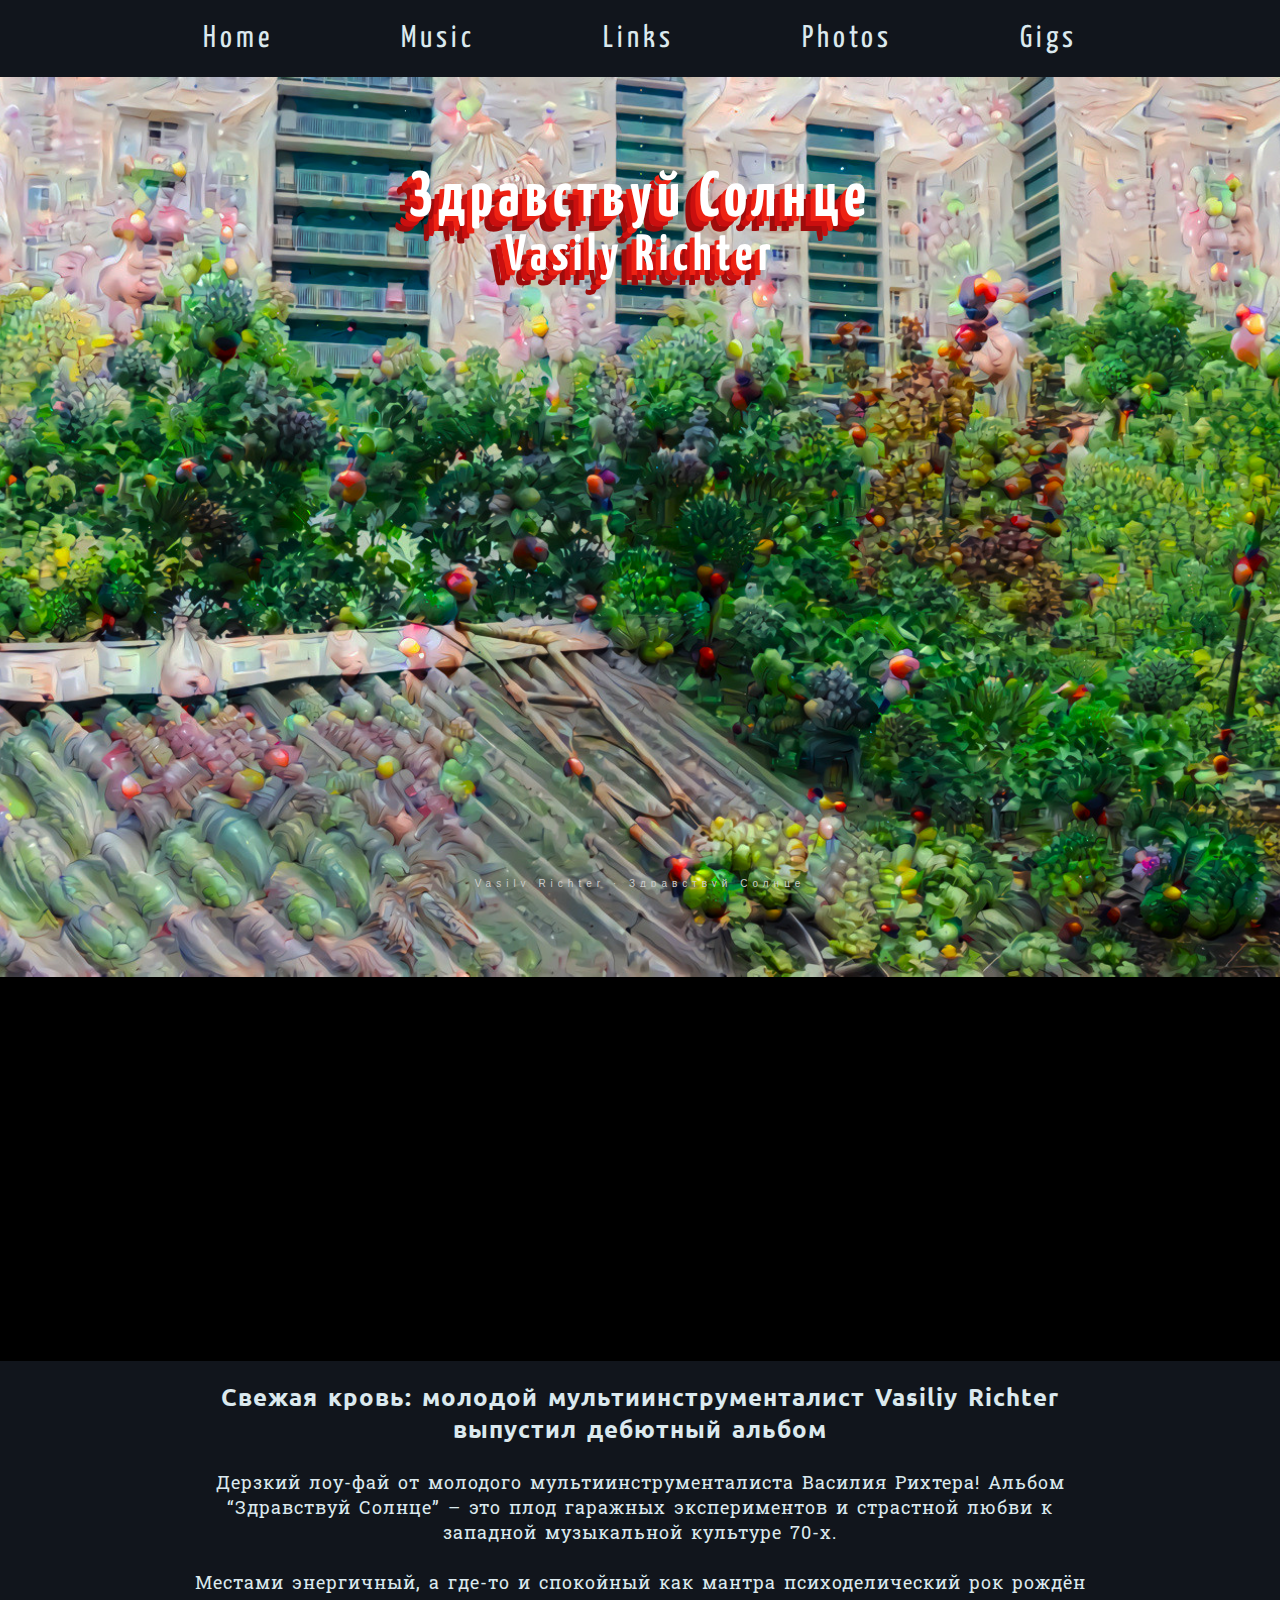
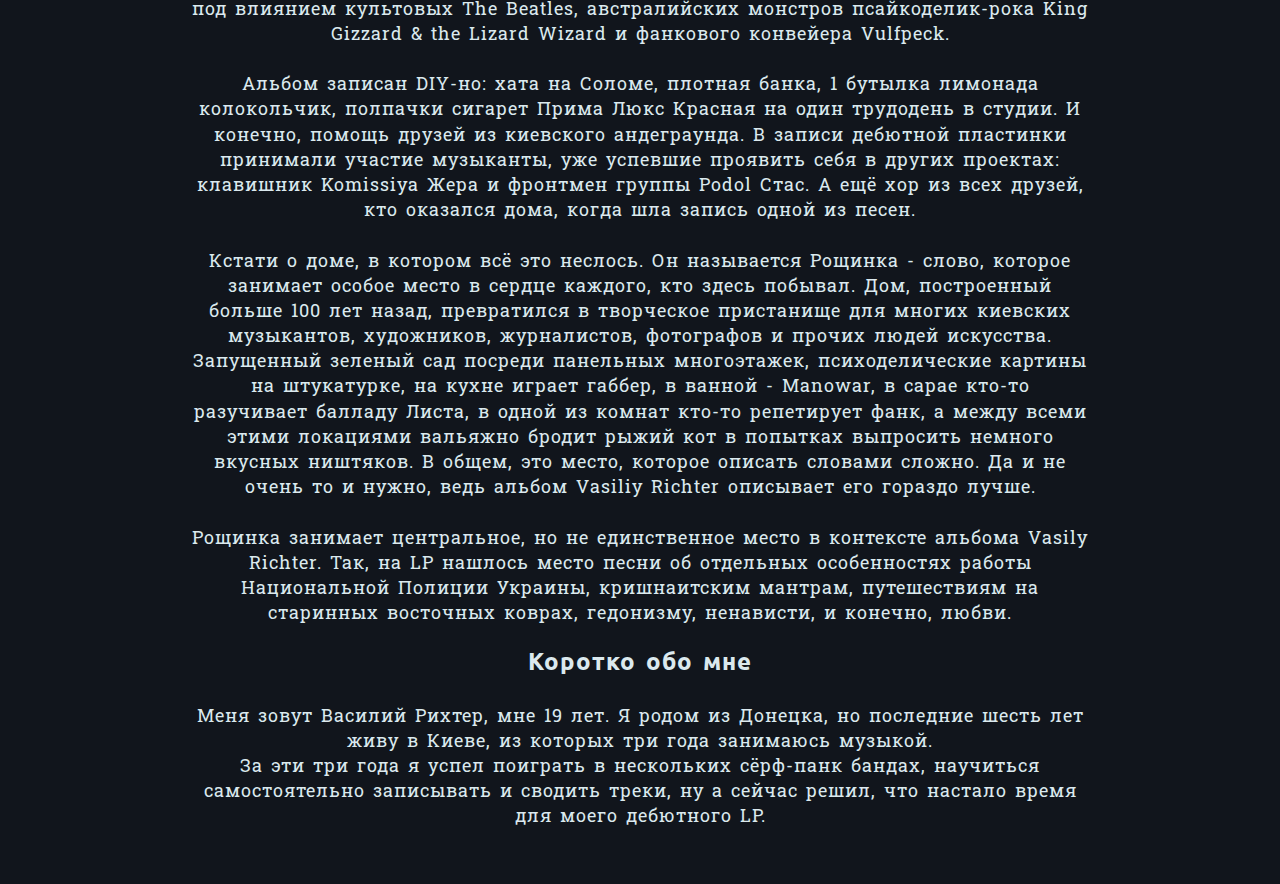
==== commit 348f7197: "changes" ====
--- a/index.html
+++ b/index.html
@@ -2,12 +2,12 @@
 <html lang="en">
 
 <head>
-        <link rel="stylesheet" href="styles/style.css">
-        <meta charset="utf-8">
-        <title>Zdravstvui Solnce</title>
-        <meta name="description" content="Vasily Richter">
-        <meta name="author" content="Vasily Richter">
+    <link rel="stylesheet" href="styles/style.css">
+    <meta charset="utf-8">
+    <meta name="description" content="Vasily Richter">
+    <meta name="author" content="Vasily Richter">
     <link href="https://fonts.googleapis.com/css2?family=Rubik:wght@400;500;600&display=swap" rel="stylesheet">
+    <title>Василий Рихтер | Здравствуй Солнце</title>
     <link href="https://fonts.googleapis.com/css2?family=Londrina+Solid:wght@900&display=swap" rel="stylesheet">
     <link href="https://fonts.googleapis.com/css2?family=Rubik:wght@500;600&display=swap" rel="stylesheet">
     <link href="https://fonts.googleapis.com/css2?family=Russo+One&display=swap" rel="stylesheet">
@@ -15,79 +15,59 @@
     <link href="https://fonts.googleapis.com/css2?family=Ubuntu:wght@500&display=swap" rel="stylesheet">
     <link href="https://fonts.googleapis.com/css2?family=Roboto+Slab:wght@500&display=swap" rel="stylesheet">
     <link href="https://fonts.googleapis.com/css2?family=Lato:wght@900&display=swap" rel="stylesheet">
-
-<!-- 
-    <link rel="apple-touch-icon" sizes="180x180" href="favicon/apple-touch-icon.png">
-    <link rel="icon" type="image/png" sizes="32x32" href="favicon/favicon-32x32.png">
-    <link rel="icon" type="image/png" sizes="16x16" href="favicon/favicon-16x16.png">
-    <link rel="manifest" href="favicon/site.webmanifest">
-    <link rel="mask-icon" href="favicon/safari-pinned-tab.svg" color="#5bbad5"> -->
+    <link rel="preconnect" href="https://fonts.gstatic.com">
+    <link href="https://fonts.googleapis.com/css2?family=Yanone+Kaffeesatz:wght@700&display=swap" rel="stylesheet">
     <meta name="msapplication-TileColor" content="#da532c">
     <meta name="theme-color" content="#ffffff">
+    <script type="text/javascript">
+        jQuery(document).ready(function() {
+            $('[data-youtube]').youtube_background();
+        });
+    </script>
+    <script type="text/javascript" src="jquery.youtube-background.js?v=1.0.7"></script>
 </head>
 
 <body onLoad="window.scroll(0, 80)">
     <div class="header">
-        <a href="index.html">Vasily Richter</a>
-        <a href="music.html">Music</a>
-        <a href="links.html">Links</a>
-        <a href="photos.html">Photos</a>
+        <a href="index.html"><p>Home</p></a>
+        <a href="music.html"><p>Music</p></a>
+        <a href="links.html"><p>Links</p></a>
+        <a href="photos.html"><p>Photos</p></a>
+        <a href="https://www.songkick.com/artists/10068032" class="songkick-widget" data-theme="light" data-other-artists="on" data-track-button="on" data-detect-style="true" data-font-color="#292929" data-background-color="#f2f2f2" data-locale="en"><p>Gigs</p></a>
     </div>
-    <div class="imain">            
+    <div class="imain">     
         <div class='mtext'>
-                <h1>Zdravstvui Solntse</h1>
-                <h2>Vasily Richter</h2>
-                <iframe width="100%" height="300" scrolling="no" frameborder="no" allow="autoplay" src="https://w.soundcloud.com/player/?url=https%3A//api.soundcloud.com/playlists/1150618049%3Fsecret_token%3Ds-lRDAmV7Xw1K&color=%23ff5500&auto_play=false&hide_related=false&show_comments=true&show_user=true&show_reposts=false&show_teaser=true&visual=true"></iframe><div style="font-size: 10px; color: #cccccc;line-break: anywhere;word-break: normal;overflow: hidden;white-space: nowrap;text-overflow: ellipsis; font-family: Interstate,Lucida Grande,Lucida Sans Unicode,Lucida Sans,Garuda,Verdana,Tahoma,sans-serif;font-weight: 100;"><a href="https://soundcloud.com/vasilyrichter" title="Vasily Richter" target="_blank" style="color: #cccccc; text-decoration: none;">Vasily Richter</a> · <a href="https://soundcloud.com/vasilyrichter/sets/zdravstvui-solntse/s-lRDAmV7Xw1K" title="Zdravstvui Solntse" target="_blank" style="color: #cccccc; text-decoration: none;">Здравствуй Солнце</a></div>
+            <h1>Здравствуй Солнце</h1>
+            <h2>Vasily Richter</h2>
+            <iframe width="100%" height="450" scrolling="no" frameborder="no" allow="autoplay" src="https://w.soundcloud.com/player/?url=https%3A//api.soundcloud.com/playlists/1150618049%3Fsecret_token%3Ds-lRDAmV7Xw1K&color=%23ff5500&auto_play=false&hide_related=false&show_comments=true&show_user=true&show_reposts=false&show_teaser=true"></iframe><div style="font-size: 10px; color: #cccccc;line-break: anywhere;word-break: normal;overflow: hidden;white-space: nowrap;text-overflow: ellipsis; font-family: Interstate,Lucida Grande,Lucida Sans Unicode,Lucida Sans,Garuda,Verdana,Tahoma,sans-serif;font-weight: 100;"><a href="https://soundcloud.com/vasilyrichter" title="Vasily Richter" target="_blank" style="color: #cccccc; text-decoration: none;">Vasily Richter</a> · <a href="https://soundcloud.com/vasilyrichter/sets/zdravstvui-solntse/s-lRDAmV7Xw1K" title="Zdravstvui Solntse" target="_blank" style="color: #cccccc; text-decoration: none;">Здравствуй Солнце</a></div>        
         </div>
-        <!-- <div class="color">
-        
-        </div> -->
-        
+    </div>  
+    <div class="youtube">
+        <div class="video">
+            <iframe width="560" height="315" src="https://www.youtube.com/embed/R6mQgYr7K7w" frameborder="0" allow="accelerometer; autoplay; clipboard-write; encrypted-media; gyroscope; picture-in-picture" allowfullscreen></iframe>
+        </div>
     </div>
     <div class="footer">
         <div class="presscontent">
             <br>
             <section>
-                <!-- <details> -->
-                    <h2>Свежая кровь: молодой мультиинструменталист Vasiliy Richter выпустил дебютный альбом</h2>
-                        <p class="pressparagraph">
-                            <br>Дерзкий лоу-фай от молодого мультиинструменталиста Василия Рихтера! Альбом “Zdravstvui Solntse!” – это плод гаражных экспериментов и страстной любви к западной музыкальной культуре 70-х.<br><br>
-                            Местами энергичный, а где-то и спокойный как мантра психоделический рок рождён под влиянием культовых The Beatles, австралийских монстров псайкоделик-рока King Gizzard & the Lizard Wizard и фанкового конвейера Vulfpeck.<br><br>
-                            Альбом записан DIY-но: хата на Соломе, плотная банка, 1 бутылка лимонада колокольчик, полпачки сигарет Прима Люкс Красная на один трудодень в студии. И конечно, помощь друзей из киевского андеграунда. В записи дебютной пластинки принимали участие музыканты, уже успевшие проявить себя в других проектах: клавишник Komissiya Жера и фронтмен группы Podol Floyd Barber. А ещё хор из всех друзей, кто оказался дома, когда шла запись одной из песен.<br><br>
-                            Кстати о доме, в котором всё это неслось. Он называется Рощинка - слово, которое занимает особое место в сердце каждого, кто здесь побывал. Дом, построенный больше 100 лет назад, превратился в творческое пристанище для многих киевских музыкантов, художников, журналистов, фотографов и прочих людей искусства. Запущенный зеленый сад посреди панельных многоэтажек, психоделические картины на штукатурке, на кухне играет габбер, в ванной - Manowar, в сарае кто-то разучивает балладу Листа, в одной из комнат кто-то репетирует фанк, а между всеми этими локациями вальяжно бродит рыжий кот в попытках выпросить немного вкусных ништяков. В общем, это место, которое описать словами сложно. Да и не очень то и нужно, ведь альбом Vasiliy Richter описывает его гораздо лучше.<br><br>
-                            Рощинка занимает центральное, но не единственное место в контексте альбома Vasiliy Richter. Так, на LP нашлось место песни об отдельных особенностях работы Национальной Полиции Украины, кришнаитским мантрам, путешествиям на старинных восточных коврах, гедонизму, ненависти, и конечно, любви.<br>
-                        </p>
-                <!-- </details> -->
+                <h2>Свежая кровь: молодой мультиинструменталист Vasiliy Richter выпустил дебютный альбом</h2>
+                    <p class="pressparagraph">
+                        <br>Дерзкий лоу-фай от молодого мультиинструменталиста Василия Рихтера! Альбом “Здравствуй Солнце” – это плод гаражных экспериментов и страстной любви к западной музыкальной культуре 70-х.<br><br>
+                        Местами энергичный, а где-то и спокойный как мантра психоделический рок рождён под влиянием культовых The Beatles, австралийских монстров псайкоделик-рока King Gizzard & the Lizard Wizard и фанкового конвейера Vulfpeck.<br><br>
+                        Альбом записан DIY-но: хата на Соломе, плотная банка, 1 бутылка лимонада колокольчик, полпачки сигарет Прима Люкс Красная на один трудодень в студии. И конечно, помощь друзей из киевского андеграунда. В записи дебютной пластинки принимали участие музыканты, уже успевшие проявить себя в других проектах: клавишник Komissiya Жера и фронтмен группы Podol Стас. А ещё хор из всех друзей, кто оказался дома, когда шла запись одной из песен.<br><br>
+                        Кстати о доме, в котором всё это неслось. Он называется Рощинка - слово, которое занимает особое место в сердце каждого, кто здесь побывал. Дом, построенный больше 100 лет назад, превратился в творческое пристанище для многих киевских музыкантов, художников, журналистов, фотографов и прочих людей искусства. Запущенный зеленый сад посреди панельных многоэтажек, психоделические картины на штукатурке, на кухне играет габбер, в ванной - Manowar, в сарае кто-то разучивает балладу Листа, в одной из комнат кто-то репетирует фанк, а между всеми этими локациями вальяжно бродит рыжий кот в попытках выпросить немного вкусных ништяков. В общем, это место, которое описать словами сложно. Да и не очень то и нужно, ведь альбом Vasiliy Richter описывает его гораздо лучше.<br><br>
+                        Рощинка занимает центральное, но не единственное место в контексте альбома Vasily Richter. Так, на LP нашлось место песни об отдельных особенностях работы Национальной Полиции Украины, кришнаитским мантрам, путешествиям на старинных восточных коврах, гедонизму, ненависти, и конечно, любви.<br>
+                    </p>
                 <br>
                 <h2>Коротко обо мне</h2>
                 <p class="pressparagraph">
-                    <br>Меня зовут Василий Рихтер, мне 19 лет. Я родом из Донецка, но последние шесть лет живу в Киеве, из которых три года занимаюсь музыкой. <br>
+                <br>Меня зовут Василий Рихтер, мне 19 лет. Я родом из Донецка, но последние шесть лет живу в Киеве, из которых три года занимаюсь музыкой. <br>
                     За эти три года я успел поиграть в нескольких сёрф-панк бандах, научиться самостоятельно записывать и сводить треки, ну а сейчас решил, что настало время для моего дебютного LP. 
                 </p>
                 <br>
-                <!-- <details>
-                    <summary tabindex="2"><h2>Немного о грядущих синглах </h2></summary>
-                    <h3><br>Rock.mp3 – это тугой замес <br><br></h3><p class="pressparagraph">
-                        
-                        Вася Рихтер: «На подходе LP-альбом, он уже записан, но каждому релизу своё время. Песню «Don’t Call The Cops» посвящаю всем жертвам ментовского произвола и лично Арсену Борисовичу».<br><br>
-                        В записи дебютной пластинки принимали участие музыканты, уже успевшие проявить себя в других киевских проектах: это Жера, клавишник и гитарист группы Komissiya и Стас из банды Podol. А ещё хор из всех друзей, кто оказался дома, когда шла запись одной из песен.<br><br>
-                        Кстати о доме, в котором всё это неслось. Это место называется Рощинка - слово, которое занимает особое место в сердце каждого, кто здесь побывал. Дом, построенный больше 100 лет назад, превратился в творческое пристанище для многих киевских музыкантов, художников, писателей, фотографов и прочих людей искусства.<br><br>
-                        Вскоре будет опубликован клип к синглу, а за ним последует релиз полноформатного альбома.<br>
-                    </p>
-                </details> -->
-                <h2>План релизов:</h2>
-                <br>
-                <h3>RockMP3 — 16 ОКТЯБРЯ</h3>
-                <br>
-                <h3>Don't Call the Cops — 23 ОКТЯБРЯ</h3>
-                <br>
-                <h3>RockMP3 video — 30 ОКТЯБРЯ</h3>
-                <br>
-                <h3>Zdravstvui Solntse Album — 13 НОЯБРЯ</h3>
             </section>
-           
         </div> <br> <br>
     </div>
 </body>
-
 </html>--- a/styles/style.css
+++ b/styles/style.css
@@ -27,7 +27,7 @@
   flex-direction: column;
   justify-content: center;
   text-align: center;
-  font-family: 'Lato', sans-serif;
+  font-family: 'Yanone Kaffeesatz', sans-serif;
   margin: 0;
 
   -webkit-animation: fade-in 2.5s cubic-bezier(0.390, 0.575, 0.565, 1.000) both;
@@ -47,8 +47,8 @@
     flex-direction: column;
     justify-content: center;
     text-align: center;
-    font-family: 'Londrina Solid', cursive;
-
+    font-family: 'Yanone Kaffeesatz', sans-serif;
+    letter-spacing: 5px;
     
     -webkit-animation: fade-in 2.5s cubic-bezier(0.390, 0.575, 0.565, 1.000) both;
     animation: fade-in 2.5s cubic-bezier(0.390, 0.575, 0.565, 1.000) both;
@@ -76,6 +76,7 @@
   text-align: center;
   height: 80%;
   width: 60%;
+  color: #FFFFFF;
 }
 
 .main h1{
@@ -88,7 +89,7 @@
     color: white;
     -webkit-animation: vibrate-3 30s linear infinite alternate-reverse both;
     animation: vibrate-3 30s linear infinite alternate-reverse both;
-    text-shadow: 2px 2px 4px rgb(165, 165, 165);
+    text-shadow: -5px 5px 0px #ee2213, -10px 10px 0px #ca0f0f, -15px 15px 0px #9e0c0c;
 }
 .imain h2{
   margin-bottom: 5%;
@@ -96,7 +97,7 @@
   color: white;
   -webkit-animation: vibrate-3 30s linear infinite both;
   animation: vibrate-3 30s linear infinite both;
-  text-shadow: 2px 2px 4px rgb(165, 165, 165);
+  text-shadow: -5px 5px 0px #ee2213, -10px 10px 0px #ca0f0f, -15px 15px 0px #9e0c0c;
 }
 
 html {
@@ -129,17 +130,21 @@
 .header{
     z-index: 4;
     height: 8.5vh;
-    /* font-weight: 100; */
     display: flex;
     flex-direction: column;
     justify-content: center;
     text-align: center;
-    font-family: 'Lato', sans-serif;
+    font-family: 'Yanone Kaffeesatz', sans-serif;
+    letter-spacing: 4px;
     flex-direction: row;
     position: relative; 
+
     color: #dbe9ee;
     background-color: #11151c; 
-    /* background-image: url('../media/bg-header.jpg'); */
+}
+
+.header p{
+  font-size: 3.5vh;
 }
 
 .presscontent{
@@ -161,6 +166,24 @@
   letter-spacing: 1px;
   /* text-shadow: 1px 1px 4px rgb(102, 102, 102); */
 }
+
+.video{
+  position: relative;
+  z-index: 2;
+  margin: auto;
+  display: flex;
+  flex-direction: column;
+  justify-content: center;
+  text-align: center;
+  height: 100%;
+  width: 50%;
+  color: #FFFFFF;
+}
+
+.youtube{
+  height: 30vw;
+  width: 100%;
+}
  
 
 .footer{
@@ -200,7 +223,7 @@
     flex-direction: column;
     position: relative; 
     color: rgb(255, 255, 255);
-    
+
 }
 
 .sc h1{
@@ -234,7 +257,7 @@
 }
 
 .links h1{
-  font-size: 10vw;
+  font-size: 7vw;
   -webkit-animation: text-pop-up-top 0.6s cubic-bezier(0.250, 0.460, 0.450, 0.940) reverse both;
 	animation: text-pop-up-top 0.6s cubic-bezier(0.250, 0.460, 0.450, 0.940) reverse both;
 
@@ -781,7 +804,7 @@
   float: left;
   width: 16.66%;
   overflow: hidden;
-  height: 4.5vw;
+  height: 100%;
 }
 
 /* Add a transparency effect for thumnbail images */
